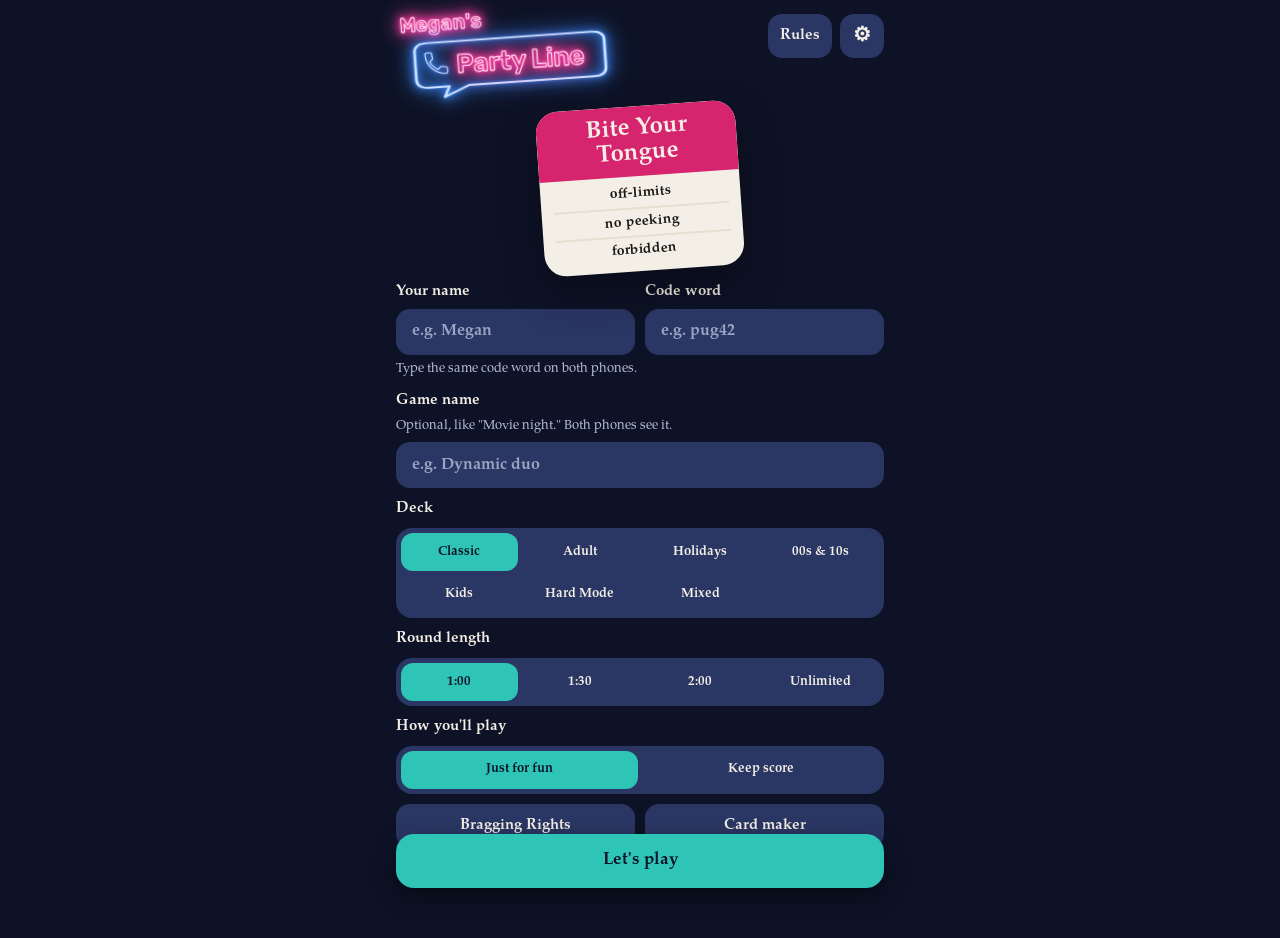
==== index.html @ aa27d2b2 "v7.5: Palatino everywhere but the logo (bundled Palatino twin as a fallback), sizing checked Co-Auth" ====
<!DOCTYPE html>
<html lang="en">
<head>
<meta charset="utf-8">
<meta name="viewport" content="width=device-width,initial-scale=1,viewport-fit=cover">
<meta name="theme-color" content="#0D1226">
<title>Megan's Party Line</title>
<link rel="manifest" href="manifest.webmanifest"><link rel="apple-touch-icon" href="icon-192.png"><meta name="apple-mobile-web-app-capable" content="yes"><meta name="apple-mobile-web-app-title" content="Party Line">
<link rel="stylesheet" href="styles.css?v=20261126-1333">
</head>
<body>
<div class="app">

<!-- HOME: pick or start a game, then how you'll play -->
<section class="screen" id="s-setup" aria-label="Home">
  <div class="top"><h1 id="setup-title"><button class="ttl logo" id="logo" aria-label="Megan's Party Line. Tap to refresh."><span class="t t1" aria-hidden="true">Megan's</span><svg class="bub" preserveAspectRatio="none" viewBox="0 0 160 70" aria-hidden="true"><path d="M14 4 H146 Q156 4 156 14 V46 Q156 56 146 56 H46 L26 68 L30 56 H14 Q4 56 4 46 V14 Q4 4 14 4 Z"/></svg><svg class="ph" viewBox="2 2 20 20" aria-hidden="true"><path d="M6.62 10.79c1.44 2.83 3.76 5.14 6.59 6.59l2.2-2.2c.27-.27.67-.36 1.02-.24 1.12.37 2.33.57 3.57.57.55 0 1 .45 1 1V20c0 .55-.45 1-1 1-9.39 0-17-7.61-17-17 0-.55.45-1 1-1h3.5c.55 0 1 .45 1 1 0 1.25.2 2.45.57 3.57.11.35.03.74-.25 1.02l-2.2 2.2z"/></svg><span class="t t2" aria-hidden="true">Party Line</span></button></h1><div class="tools"><button class="ghost icon" data-open="rules">Rules</button><button class="ghost icon gear" id="setup-set" aria-label="Settings">⚙︎</button></div></div>
  <div class="hero">
    <div class="card mini" aria-hidden="true"><div class="band"><div class="w">Bite Your Tongue</div></div>
      <ul class="list"><li>off-limits</li><li>no peeking</li><li>forbidden</li></ul></div>
  </div>
  <div class="pair"><label class="f">Your name<input type="text" id="setup-name" maxlength="16" autocomplete="off" placeholder="e.g. Megan"></label>
  <label class="f">Code word<span class="codebox"><input type="text" id="setup-code" maxlength="30" autocomplete="off" autocapitalize="off" spellcheck="false" placeholder="e.g. pug42"><span class="badge" id="setup-badge" aria-live="polite"></span></span></label></div>
  <p class="note" id="code-note">Type the same code word on both phones.</p>
  <label class="f">Game name <small>Optional, like "Movie night." Both phones see it.</small><input type="text" id="setup-gname" maxlength="24" autocomplete="off" placeholder="e.g. Dynamic duo"></label>
  <div class="group" id="sg-group" hidden><b>Saved game</b>
    <button class="switch" id="to-games"><span id="sg-name">Game with your partner</span><span class="sw-r"><span id="sg-badge" class="badge"></span><span aria-hidden="true">▾</span></span></button></div>
  <div class="group"><b>Deck</b><div class="seg" data-field="deck" data-scope="setup"></div></div>
  <div class="group"><b>Round length</b><div class="seg one" data-field="time" data-scope="setup"></div></div>
  <div class="group" id="cpr-group" hidden><b>Cards per round</b><div class="seg one" data-field="cpr" data-scope="setup"></div></div>
  <div class="group"><b>How you'll play</b><div class="seg one" data-field="mode" data-scope="setup"></div><p class="note" id="mode-note" hidden></p></div>
  <div class="opts" id="score-opts" hidden>
    <div class="group"><b>Type</b><div class="seg one" data-field="type" data-scope="match"></div><p class="note" id="type-note"></p></div>
    <div class="group"><b>Win by</b><div class="seg one" data-field="win" data-scope="match"></div></div>
    <div class="group"><b>Skips</b><div class="seg one" data-field="pen" data-scope="match"></div></div>
    <div class="group"><b>Card values</b><div class="seg one" data-field="val" data-scope="match"></div><p class="note" id="val-note"></p></div>
  </div>
  <div class="row"><button class="ghost" id="to-brag">Bragging Rights</button><button class="ghost" id="to-maker">Card maker</button></div>
  <div style="flex:1"></div>
  <button class="primary" id="setup-go">Let's play</button>
  <button class="ghost" id="setup-cancel" hidden>Cancel new game</button>
  <div data-backup><button class="ghost" id="setup-bk">Restore from a backup code</button>
  <textarea id="setup-bk-text" hidden aria-label="Backup code" spellcheck="false" placeholder="Paste your backup code here"></textarea>
  <button class="primary" id="setup-bk-go" hidden>Restore</button></div>
</section>

<!-- GAME: everything for playing rounds -->
<section class="screen" id="s-home" aria-label="Game">
  <div class="top"><button class="ghost icon" id="h-back" aria-label="Back to home">‹</button><h2 class="grow"><button class="ttl" data-home>Bite Your Tongue</button></h2><div class="tools"><button class="ghost icon" data-open="rules">Rules</button><button class="ghost icon gear" id="to-settings" aria-label="Settings">⚙︎</button></div></div>
  <p class="who"><span id="h-game">Game with your partner</span> <span id="h-badge" class="badge"></span></p>
  <p class="sub info"><span id="h-deckname"></span> · <span id="h-time"></span> · <span id="h-left"></span></p>
  <p class="sync" id="h-sync" role="status" hidden></p>
  <p class="sync" id="h-mwait" hidden><span id="h-mwait-t"></span> <button class="link" id="h-mcancel">Cancel</button></p>
  <p class="turn" id="h-turn" hidden></p>
  <p class="final" id="h-final" hidden></p>
  <div class="match" id="h-match" hidden></div>
  <div class="hero" id="h-hero">
    <div class="card mini" aria-hidden="true"><div class="band"><div class="w">Bite Your Tongue</div></div>
      <ul class="list"><li>off-limits</li><li>no peeking</li><li>forbidden</li></ul></div>
  </div>
  <div style="flex:1"></div>
  <button class="primary" id="start" disabled>Loading cards…</button>
  <button class="ghost" id="h-manual" hidden>Phones not connecting? Pick a player yourself</button>
  <button class="ghost" id="final-btn" data-final>Final round</button>
  <button class="ghost" id="h-mend" hidden>End match</button>
</section>

<!-- PLAY -->
<section class="screen" id="s-play" aria-label="Round">
  <div class="hud">
    <div class="timer" id="timer" aria-live="off">1:00</div>
    <div><div class="meter" id="meter"></div><div class="note" id="p-info" style="margin-top:6px"></div></div>
    <div class="score"><small>Guessed</small><span id="p-score">0</span></div>
  </div>
  <div class="card"><div class="band"><div class="w" id="p-word">Word</div></div><ul class="list" id="p-list"></ul></div>
  <div class="acts">
    <button class="buzz" id="b-buzz"><span class="g">✕</span>Buzz</button>
    <button class="skipb" id="b-skip"><span class="g">↷</span>Skip<span class="pill" id="skipn" aria-label="skips left"></span></button>
    <button class="okb" id="b-ok"><span class="g">✓</span>Correct</button>
  </div>
  <div class="minor"><button id="b-undo">Undo</button><button id="b-pause">Pause</button><button data-open="rules">Rules</button><button id="b-end">End round</button></div>
</section>

<!-- SUMMARY -->
<section class="screen" id="s-sum" aria-label="Round summary">
  <div class="top"><h2 id="sum-title">Your round</h2><span class="note" id="sum-why"></span></div>
  <div class="tot three"><div class="big"><b id="t-c">0</b><small>Guessed</small></div><div><b id="t-s">0</b><small>Skipped</small></div><div><b id="t-x">0</b><small>Buzzed</small></div></div>
  <ul class="res" id="sum-list"></ul>
  <div class="pts" id="sum-pts" hidden><span id="sum-pts-t"></span><span class="adj"><button class="ghost" id="adj-down" aria-label="One point less">−1</button><button class="ghost" id="adj-up" aria-label="One point more">+1</button></span></div>
  <p class="note" id="sum-back"></p>
  <div style="flex:1"></div>
  <p class="sub" id="sum-next" style="text-align:center;font-weight:800"></p>
  <button class="primary" id="sum-done">Done</button>
  <button class="ghost" id="sum-final" data-final>Final round</button>
</section>

<!-- SETTINGS -->
<section class="screen" id="s-set" aria-label="Settings">
  <div class="top"><h2>Settings</h2><button class="ghost" data-back>Done</button></div>
  <div class="gamebox" id="set-game">
  <p class="sect" id="set-game-h">This game</p>
  <label class="f">Play as<input type="text" id="set-playas" maxlength="16" autocomplete="off"></label>
  <label class="f">Partner's name<input type="text" id="set-partner" maxlength="16" autocomplete="off"></label>
  <div class="group"><b>Player</b><div class="seg" data-field="player" data-scope="game"></div>
    <p class="note">Set automatically. Only change it if your phones can't connect.</p></div>
  <div class="group"><b>Cards you've played</b><p class="note" id="set-seen"></p>
    <button class="danger" id="reset-seen">Reset played cards</button></div>
  <button class="danger" id="del-game">Delete this game</button>
  </div>

  <p class="sect" id="set-all-h">Everything</p>
  <label class="f">Your usual name<input type="text" id="set-name" maxlength="16" autocomplete="off"></label>
  <div class="group"><b>Sound</b><div class="seg" data-field="sound" data-scope="all"></div>
    <p class="note">iPhones may mute sounds during a call.</p></div>
  <div class="group" data-backup><b>Backup</b>
    <div class="row"><button class="ghost" id="bk-copy">Copy backup code</button><button class="ghost" id="bk-open">Restore</button></div>
    <textarea id="bk-text" hidden aria-label="Backup code" spellcheck="false"></textarea>
    <button class="primary" id="bk-restore" hidden>Restore from this code</button></div>
  <p class="note" id="ver"></p>
</section>

<!-- MATCH RESULT -->
<section class="screen" id="s-mres" aria-label="Match result">
  <div class="mres-in"><p class="note" id="mr-why"></p><h1 id="mr-h">Megan wins!</h1><div class="tot two" id="mr-tot"></div><ul class="res" id="mr-list"></ul></div>
  <div style="flex:1"></div>
  <div class="row"><button class="ghost" id="mr-brag">Bragging Rights</button><button class="primary" id="mr-done">Done</button></div>
</section>

<!-- BRAGGING RIGHTS -->
<section class="screen" id="s-brag" aria-label="Bragging Rights">
  <div class="top"><h2>Bragging Rights</h2><button class="ghost" data-back>Done</button></div>
  <p class="sub" id="br-who"></p>
  <div id="br-body"></div>
  <button class="ghost" id="br-merge">Merge with an old record</button>
  <div id="br-merged"></div>
</section>

<!-- CREDITS: when a game ends -->
<section class="screen" id="s-credits" aria-label="Game summary">
  <p class="note" id="cr-why"></p>
  <div class="roll" id="cr-roll"><div class="roll-in" id="cr-in"></div></div>
  <div class="row"><button class="ghost" id="cr-skip">Skip</button><button class="primary" id="cr-done">Done</button></div>
</section>

<!-- CARD MAKER -->
<section class="screen" id="s-mk" aria-label="Card maker">
  <div class="top"><h2>Card maker</h2><button class="ghost" data-back>Done</button></div>
  <canvas id="mk" width="1080" height="1440" role="img" aria-label="Card preview"></canvas>
  <div class="fields">
    <input type="text" class="wide" id="mk-w" maxlength="40" placeholder="Main word" aria-label="Main word">
    <input type="text" id="mk-1" maxlength="16" placeholder="Forbidden 1" aria-label="Forbidden word 1">
    <input type="text" id="mk-2" maxlength="16" placeholder="Forbidden 2" aria-label="Forbidden word 2">
    <input type="text" id="mk-3" maxlength="16" placeholder="Forbidden 3" aria-label="Forbidden word 3">
    <input type="text" id="mk-4" maxlength="16" placeholder="Forbidden 4" aria-label="Forbidden word 4">
    <input type="text" class="wide" id="mk-5" maxlength="16" placeholder="Forbidden 5" aria-label="Forbidden word 5">
    <input type="text" class="wide" id="mk-from" maxlength="22" placeholder="From: (optional)" aria-label="From">
  </div>
  <div class="sw" id="mk-sw" aria-label="Band color"></div>
  <button class="primary" id="mk-save" disabled>Save image</button>
  <p class="note">Fill in all six words to save. A screenshot works too. Cards you make aren't kept.</p>
</section>
</div>

<div class="count" id="count"><div id="count-n">3</div></div>
<div class="paused" id="paused"><h1>Paused</h1><p class="sub" id="paused-t"></p><button class="primary" id="resume" style="min-width:220px">Resume</button></div>
<div class="toast" id="toast" role="status"></div>
<div class="splash" id="splash" role="dialog" aria-modal="true" aria-labelledby="sp-name">
  <div class="sp-card"><div class="band"><div class="w" id="sp-name">Mom</div></div>
    <div class="sp-body"><p class="sp-line" id="sp-line">is giving clues</p><div class="sp-timer" id="sp-timer">1:00</div>
      <p class="sp-sub" id="sp-sub">Just guess!</p><button class="primary" id="sp-ok" hidden>Got it</button>
      <button class="ghost" id="sp-final" data-final hidden>Final round</button></div></div>
</div>

<div class="modal" id="m-rules" role="dialog" aria-modal="true" aria-labelledby="rules-h"><div class="sheet">
  <h2 id="rules-h">How to play Bite Your Tongue</h2><p class="rules-sub">The basics</p><ul id="rules-list"></ul>
  <details id="rules-more"><summary>The fine print: no loopholes</summary><ul id="rules-more-list"></ul></details>
  <div class="row"><button class="primary" data-close>Got it</button></div>
</div></div>

<div class="modal" id="m-games" role="dialog" aria-modal="true" aria-labelledby="games-h"><div class="sheet">
  <h2 id="games-h">Saved games</h2><ul class="games" id="games-list"></ul>
  <p class="note">Games save on their own. Delete one from its summary.</p>
  <div class="row"><button class="ghost" data-close>Close</button><button class="primary" id="new-game">New game</button></div>
</div></div>

<div class="modal" id="m-confirm" role="dialog" aria-modal="true" aria-labelledby="cf-h"><div class="sheet">
  <h2 id="cf-h">Are you sure?</h2><p id="cf-p"></p>
  <div class="row"><button class="ghost" id="cf-no">Cancel</button><button class="primary" id="cf-yes">Yes</button></div>
</div></div>

<div class="modal" id="m-gsum" role="dialog" aria-modal="true" aria-labelledby="gs-h"><div class="sheet">
  <h2 id="gs-h">Game with Mom</h2><p class="note" id="gs-sub"></p><div class="stats" id="gs-stats"></div>
  <div class="row"><button class="danger" id="gs-del">Delete</button><button class="primary" id="gs-play">Play this game</button></div>
  <div class="row"><button class="ghost" data-close>Close</button></div>
</div></div>

<div class="modal" id="m-invite" role="dialog" aria-modal="true" aria-labelledby="iv-h"><div class="sheet">
  <h2 id="iv-h">Keep score?</h2><p id="iv-p"></p>
  <div class="row"><button class="ghost" id="iv-no">Not now</button><button class="primary" id="iv-yes">Join</button></div>
</div></div>

<div class="modal" id="m-mend" role="dialog" aria-modal="true" aria-labelledby="me-h"><div class="sheet">
  <h2 id="me-h">End the match?</h2><p id="me-p"></p>
  <div class="col"><button class="primary" id="me-more">Play one more round</button><button class="ghost" id="me-drop">Don't count the last round</button><button class="ghost" id="me-now">End now</button><button class="ghost" data-close>Keep playing</button></div>
</div></div>

<div class="modal" id="m-merge" role="dialog" aria-modal="true" aria-labelledby="mg-h"><div class="sheet">
  <h2 id="mg-h">Merge with an old record</h2><p>Pick an old record to add to this one. You can undo it later.</p><ul class="games" id="mg-list"></ul>
  <div class="row"><button class="ghost" data-close>Close</button></div>
</div></div>

<script src="app.js?v=20261126-1333"></script>
</body>
</html>
---- styles.css ----
/*
VOICE: party-game box, loud and friendly, never cluttered
IDEA: the physical Taboo card — colored header band, forbidden list below
PICTURE: the card itself, large, centered; everything else is a thumb-reach control
COLOUR and TYPE: deep plum field, magenta band, sun-yellow action; Archivo Black + Archivo
LAYOUT: one column, top status, card fills middle, big buttons at the bottom
*/
/* Palatino everywhere but the logo, like the original cards. iPhones and Macs have Palatino built in;
   everything else gets TeX Gyre Pagella, a free Palatino twin (GUST Font License). */
@font-face{font-family:'Pagella';src:url(fonts/pagella-regular.woff2) format('woff2');font-weight:400;font-style:normal;font-display:swap}
@font-face{font-family:'Pagella';src:url(fonts/pagella-bold.woff2) format('woff2');font-weight:700;font-style:normal;font-display:swap}
@font-face{font-family:'Pagella';src:url(fonts/pagella-italic.woff2) format('woff2');font-weight:400;font-style:italic;font-display:swap}
@font-face{font-family:'Rubik Logo';src:url(fonts/rubik-latin-600-normal.woff2) format('woff2');font-weight:600;font-display:swap}
:root{color-scheme:dark;
--bg:#0D1226;--bg2:#2A3663;--card:#F4EFE6;--cink:#1B1A17;--muted:#7B756B;--line:#E6DECF;
--band:#D6246E;--bandink:#F4EFE6;--ink:#F4EFE6;--soft:#B9C1DD;
--sun:#2EC4B6;--sunink:#0D1226;--sel:#2EC4B6;--selink:#0D1226;
--ok:#179C7E;--no:#E2465A;--skip:#56639A;--r:22px;
--goodink:#7FE3C4;--warnink:#FF8FA3;--scrim:rgba(0,0,0,.6);--scrim2:rgba(13,18,38,.95);
--fd:Palatino,'Palatino Linotype','Book Antiqua',Pagella,Georgia,serif;--fb:Palatino,'Palatino Linotype','Book Antiqua',Pagella,Georgia,serif;--hw:700}
:root[data-theme=light]{color-scheme:light}:root[data-theme=dark]{color-scheme:dark}
*{box-sizing:border-box;min-width:0}
html,body{height:100%}
body{margin:0;background:var(--bg);color:var(--ink);font:16px/1.45 var(--fb);overflow-x:clip;-webkit-tap-highlight-color:transparent}
button,input{font:inherit;color:inherit}
button{cursor:pointer;border:0;border-radius:16px;min-height:48px;padding:0 18px;font-weight:800;touch-action:manipulation}
button:focus-visible,input:focus-visible{outline:3px solid var(--sun);outline-offset:2px}
button:disabled{opacity:.38;cursor:not-allowed}
.app{max-width:520px;margin:0 auto;min-height:100%;min-height:100dvh;display:flex;flex-direction:column;
padding:max(14px,env(safe-area-inset-top)) max(16px,env(safe-area-inset-right)) max(16px,env(safe-area-inset-bottom)) max(16px,env(safe-area-inset-left))}
.screen{display:none;flex:1;flex-direction:column;gap:14px}.screen.on{display:flex}
h1{font:var(--hw) clamp(34px,10vw,46px)/1.02 var(--fd);margin:6px 0 0;text-wrap:balance}
h2{font:var(--hw) 26px/1.1 var(--fd);margin:0}
.sub{color:var(--soft);margin:0}
.top{display:flex;align-items:center;justify-content:space-between;gap:10px}
.ghost{background:var(--bg2);color:var(--ink)}
.icon{min-width:48px;padding:0 14px}
.primary{background:var(--sun);color:var(--sunink);min-height:64px;font-size:20px;border-radius:20px}
/* the card */
.card{background:var(--card);color:var(--cink);border-radius:var(--r);overflow:hidden;display:flex;flex-direction:column;
box-shadow:0 18px 40px rgba(0,0,0,.35),0 2px 0 rgba(255,255,255,.08) inset;flex:1;min-height:300px;max-height:520px}
.band{background:var(--band);color:var(--bandink);padding:22px 18px;min-height:112px;display:flex;align-items:center;justify-content:center;text-align:center}
.band .w{font:var(--hw) 40px/1.05 var(--fd);max-width:100%;overflow-wrap:normal;text-wrap:balance}
.list{list-style:none;margin:0;padding:10px 18px 16px;display:flex;flex-direction:column;justify-content:space-evenly;flex:1}
.list li{font-weight:800;font-size:26px;text-align:center;padding:8px 0;border-bottom:2px solid var(--line);white-space:nowrap;overflow:hidden}
.list li:last-child{border-bottom:0}
.brand{font-size:12px;color:var(--muted);text-align:center;padding:0 0 10px;letter-spacing:.02em}
/* home */
.hero{display:flex;flex-direction:column;align-items:center;gap:6px;padding:6px 0}
.mini{width:min(78%,300px);transform:rotate(-4deg);flex:none;min-height:0;max-height:none}
.mini .band{min-height:84px}.mini .band .w{font-size:30px}.mini .list li{font-size:18px;padding:5px 0}
.status{display:grid;grid-template-columns:repeat(2,minmax(0,1fr));gap:8px}
.chip{background:var(--bg2);border-radius:14px;padding:10px 12px}
.chip b{display:block;font-size:13px;color:var(--soft);font-weight:600}
.badge{display:flex!important;align-items:center;gap:6px}.badge svg{flex:none}
.chip span{font-weight:800;font-size:17px;overflow:hidden;text-overflow:ellipsis;white-space:nowrap;display:block}
.row{display:flex;gap:10px;flex-wrap:wrap}.row>*{flex:1}
/* play */
.hud{display:grid;grid-template-columns:auto 1fr auto;align-items:center;gap:10px}
.timer{font:var(--hw) 44px/1 var(--fd);font-variant-numeric:tabular-nums;min-width:3.2ch}
.timer.low{color:var(--warnink)}
.meter{display:flex;gap:4px}.meter i{flex:1;height:8px;border-radius:4px;background:var(--bg2)}
.meter i.c{background:var(--ok)}.meter i.x{background:var(--no)}.meter i.s{background:var(--skip)}.meter i.now{background:var(--sun)}
.score{text-align:right;font-weight:800;line-height:1.1}.score small{display:block;font-weight:600;color:var(--soft);font-size:13px}
.score span{font:var(--hw) 30px/1 var(--fd)}
.acts{display:grid;grid-template-columns:1fr 1fr 1.35fr;gap:10px}
.acts button{min-height:76px;font-size:19px;border-radius:20px;display:flex;flex-direction:column;align-items:center;justify-content:center;gap:2px;color:#fff}
.acts .g{font-size:26px;line-height:1}
.buzz{background:var(--no)}.skipb{background:var(--skip)}.okb{background:var(--ok)}
.acts small{font-size:12px;font-weight:600;opacity:.9}
.minor{display:grid;grid-template-columns:repeat(4,1fr);gap:8px}.minor button{background:var(--bg2);min-height:44px;font-size:15px}
.count{position:fixed;inset:0;display:none;place-items:center;background:var(--bg);z-index:30}
.count.on{display:grid}.count div{font:var(--hw) 160px/1 var(--fd);color:var(--sun);animation:pop .9s ease-out}
@keyframes pop{from{transform:scale(1.5);opacity:0}to{transform:scale(1);opacity:1}}
@media (prefers-reduced-motion:reduce){.count div{animation:none}}
/* summary */
.res{list-style:none;margin:0;padding:0;background:var(--card);color:var(--cink);border-radius:var(--r);overflow:hidden}
.res li{display:flex;justify-content:space-between;align-items:center;gap:10px;padding:12px 16px;border-bottom:1px solid var(--line);font-weight:700}
.res li:last-child{border-bottom:0}
.tag{font-size:13px;font-weight:800;border-radius:999px;padding:4px 10px;white-space:nowrap;color:#fff}
.tag.correct{background:var(--ok)}.tag.buzz{background:var(--no)}.tag.skip{background:var(--skip)}.tag.none{background:transparent;color:var(--muted);border:1px solid var(--line)}
.tot{display:grid;grid-template-columns:repeat(4,minmax(0,1fr));gap:8px;text-align:center}
.tot div{background:var(--bg2);border-radius:14px;padding:10px 4px}.tot b{display:block;font:var(--hw) 26px/1.1 var(--fd)}
.tot small{color:var(--soft);font-size:13px}
.tot .big{background:var(--sun);color:var(--sunink)}.tot .big small{color:var(--sunink)}
/* forms */
label.f{display:flex;flex-direction:column;gap:6px;font-weight:700}
label.f small{font-weight:400;color:var(--soft)}
input[type=text],input[type=number]{background:var(--card);color:var(--cink);border:2px solid transparent;border-radius:14px;min-height:50px;padding:0 14px;font-size:17px;width:100%}
.seg{display:grid;grid-auto-flow:column;grid-auto-columns:1fr;gap:6px;background:var(--bg2);padding:5px;border-radius:16px}
.seg button{background:transparent;min-height:44px;border-radius:12px;padding:0 6px}
.seg button[aria-pressed=true]{background:var(--sun);color:var(--sunink)}
.group{display:flex;flex-direction:column;gap:8px}
.group>b{font-size:15px}
.note{font-size:14px;color:var(--soft);margin:0}
.danger{background:transparent;border:2px solid var(--warnink);color:var(--warnink)}
.sw{display:flex;gap:10px;flex-wrap:wrap}
.sw button{width:48px;height:48px;min-height:48px;padding:0;border-radius:50%;border:3px solid transparent}
.sw button[aria-pressed=true]{border-color:var(--ink)}
canvas#mk{width:100%;max-width:340px;height:auto;align-self:center;border-radius:18px;box-shadow:0 14px 30px rgba(0,0,0,.35)}
.fields{display:grid;grid-template-columns:1fr 1fr;gap:8px}.fields .wide{grid-column:1/-1}
/* modal */
.modal{position:fixed;inset:0;background:var(--scrim);display:none;align-items:flex-end;justify-content:center;z-index:40;padding:12px}
.modal.on{display:flex}
.sheet{background:var(--card);color:var(--cink);border-radius:24px;max-width:520px;width:100%;max-height:88dvh;overflow:auto;padding:22px 20px calc(20px + env(safe-area-inset-bottom))}
.sheet h2{margin-bottom:10px}.sheet p,.sheet li{color:var(--cink)}
.sheet ul{padding-left:20px;margin:0 0 10px}.sheet li{margin:6px 0}
.sheet .row{margin-top:14px}
.sheet .ghost{background:var(--line);color:var(--cink)}
.toast{position:fixed;left:50%;bottom:calc(24px + env(safe-area-inset-bottom));transform:translateX(-50%);background:var(--sun);color:var(--sunink);font-weight:800;padding:12px 18px;border-radius:14px;z-index:50;display:none;max-width:90vw;text-align:center}
.toast.on{display:block}
.paused{position:fixed;inset:0;background:var(--bg);display:none;flex-direction:column;align-items:center;justify-content:center;gap:16px;z-index:35;padding:20px}
.paused.on{display:flex}
@media (max-height:700px){.band{min-height:90px;padding:14px}.band .w{font-size:32px}.list li{font-size:21px;padding:5px 0}.acts button{min-height:64px}.timer{font-size:36px}}
/* saved games */
.switch{display:flex;align-items:center;justify-content:space-between;gap:10px;background:var(--bg2);border-radius:16px;padding:0 16px;min-height:52px;text-align:left;width:100%}
.switch span{overflow:hidden;text-overflow:ellipsis;white-space:nowrap}.switch b{font-size:13px;color:var(--soft);font-weight:600;display:block}
.sheet .games,.games{list-style:none;margin:0 0 12px;padding:0;display:flex;flex-direction:column;gap:8px}
.games li{display:flex;gap:8px;align-items:stretch}
.games .pick{flex:1;text-align:left;background:var(--line);color:var(--cink);border-radius:14px;padding:10px 14px;display:flex;flex-direction:column;justify-content:center}
.games .pick[aria-current=true]{outline:3px solid var(--sun)}
.games .pick small{font-weight:600;color:var(--muted)}
.games .del{background:transparent;border:2px solid var(--line);color:var(--cink);min-width:72px}
textarea{width:100%;min-height:96px;border-radius:14px;border:2px solid var(--line);background:var(--card);color:var(--cink);font:14px/1.4 ui-monospace,monospace;padding:10px;overflow-wrap:anywhere}
.sect{font:var(--hw) 20px/1.2 var(--fd);margin:10px 0 0}
.seg[data-field=deck]{grid-auto-flow:row;grid-template-columns:repeat(2,minmax(0,1fr))}
.sync{margin:0;font-weight:700;font-size:15px;color:var(--soft)}.sync.on{color:var(--goodink)}.sync.warn{color:var(--sun)}
/* turn flow */
.turn{margin:0;font-weight:800;font-size:17px;text-align:center}.final{margin:0;background:var(--sun);color:var(--sunink);font-weight:800;border-radius:14px;padding:10px 14px;text-align:center}
.tot.three{grid-template-columns:repeat(3,minmax(0,1fr))}
.splash{position:fixed;inset:0;background:var(--scrim2);display:none;align-items:center;justify-content:center;z-index:45;padding:20px}
.splash.on{display:flex}
.sp-card{background:var(--card);color:var(--cink);border-radius:var(--r);overflow:hidden;width:min(100%,400px);box-shadow:0 18px 40px rgba(0,0,0,.4)}
.sp-body{padding:20px;text-align:center;display:flex;flex-direction:column;gap:10px}
.sp-line{margin:0;font-weight:800;font-size:20px}.sp-sub{margin:0;color:var(--muted);font-weight:700}
.sp-timer{font:var(--hw) 72px/1 var(--fd);font-variant-numeric:tabular-nums}
.sp-counts{font:var(--hw) 26px/1.2 var(--fd)}
/* credits */
#s-credits{justify-content:space-between}
.roll{flex:1;overflow:hidden;position:relative;-webkit-mask-image:linear-gradient(transparent,#000 12%,#000 88%,transparent);mask-image:linear-gradient(transparent,#000 12%,#000 88%,transparent)}
.roll-in{text-align:center;padding:40vh 0;animation:roll var(--dur,40s) linear forwards}
.roll h3{font:400 15px/1.2 var(--fb);color:var(--soft);letter-spacing:.02em;margin:26px 0 4px;font-weight:700}
.roll p{margin:0;font:var(--hw) 24px/1.25 var(--fd);text-wrap:balance}
.roll .big{font-size:40px;color:var(--sun)}.roll .list{font:700 18px/1.5 var(--fb)}
@keyframes roll{from{transform:translateY(0)}to{transform:translateY(calc(-100% + 30vh))}}
@media (prefers-reduced-motion:reduce){.roll{overflow:auto;-webkit-mask-image:none;mask-image:none}.roll-in{animation:none;padding:10px 0}}
.roll.static{overflow:auto;-webkit-mask-image:none;mask-image:none}.roll.static .roll-in{animation:none;padding:10px 0}
.toast{pointer-events:none}
.modal{z-index:50}.toast{z-index:56}.sp-card .ghost{background:var(--line);color:var(--cink)}
/* gameplay sizing: same label line on all three actions; skips left as a corner pill */
.acts button{position:relative}
.acts .pill{position:absolute;top:6px;right:6px;min-width:22px;height:22px;border-radius:11px;background:rgba(255,255,255,.25);font-size:13px;line-height:22px;padding:0 6px}
.timer{line-height:1.1}
/* short screens (older/smaller phones): shrink the card so every control fits without scrolling */
@media (max-height:600px){.app{gap:0}.screen{gap:8px}.card{min-height:0}.band{min-height:64px;padding:8px 12px}.band .w{font-size:28px}
 .list{padding:4px 14px 8px}.list li{font-size:18px;padding:3px 0}.acts button{min-height:58px;font-size:16px}.acts .g{font-size:20px}.minor button{min-height:44px;font-size:14px}
 .timer{font-size:32px}.score span{font-size:24px}}
/* phone turned sideways: card on the left, controls on the right */
@media (orientation:landscape) and (max-height:500px){
 #s-play.on{display:grid;grid-template-columns:minmax(0,1.4fr) minmax(0,1fr);grid-template-rows:auto minmax(0,1fr) auto;gap:10px;height:calc(100dvh - 28px)}
 #s-play .hud{grid-column:1/-1}#s-play .card{grid-column:1;grid-row:2/4;max-height:none;min-height:0}
 #s-play .acts{grid-column:2;grid-row:2;grid-template-columns:1fr;grid-auto-rows:minmax(0,1fr)}#s-play .acts button{min-height:52px;flex-direction:row;gap:8px}
 #s-play .minor{grid-column:2;grid-row:3;grid-template-columns:repeat(2,1fr)}
 .app{max-width:none}.band{min-height:56px;padding:8px}.band .w{font-size:28px}.list li{font-size:18px;padding:2px 0}}
/* v6: tools in the top bar, live badge, keep score, bragging rights */
.tools{display:flex;gap:8px;flex:none}.gear{font-size:22px;padding:0;width:48px}
#s-setup .top h1{margin:0;font-size:clamp(28px,8.5vw,40px)}
#s-setup .hero{padding:0}#s-setup .mini{width:min(62%,240px)}
.codebox{position:relative;display:block}.codebox input{padding-right:46px}
.codebox .badge{position:absolute;right:12px;top:50%;transform:translateY(-50%);pointer-events:none}
.badge:empty{display:none!important}
.seg.one button{white-space:nowrap;font-size:15px;padding:0 4px}
.seg button:disabled{opacity:.38}
.col{display:flex;flex-direction:column;gap:8px;margin-top:14px}
.match{background:var(--bg2);border-radius:16px;padding:12px 14px;display:grid;grid-template-columns:1fr auto 1fr;align-items:center;gap:8px;text-align:center}
.match b{display:block;font:var(--hw) 30px/1.05 var(--fd)}.match small{color:var(--soft);font-weight:600;font-size:13px;display:block;overflow:hidden;text-overflow:ellipsis;white-space:nowrap}
.match .mid{font-size:13px;color:var(--soft);font-weight:700;max-width:110px}
.match.team{grid-template-columns:1fr 1fr}
.pts{display:flex;align-items:center;justify-content:space-between;gap:10px;background:var(--bg2);border-radius:14px;padding:8px 8px 8px 14px;font-weight:800}
.pts .adj{display:flex;gap:6px}.pts .adj button{min-width:52px;padding:0}
.tot.two{grid-template-columns:repeat(2,minmax(0,1fr))}
#s-mres h1{text-align:center;margin:10px 0 14px}.mres-in{display:flex;flex-direction:column;gap:12px}
.stats{display:grid;grid-template-columns:repeat(2,minmax(0,1fr));gap:8px;margin:0 0 12px}
.stats div{background:var(--bg2);border-radius:14px;padding:10px 12px}.stats b{display:block;font:var(--hw) 22px/1.15 var(--fd)}
.stats small{color:var(--soft);font-weight:600;font-size:13px}.stats .wide{grid-column:1/-1}
.brh{font:var(--hw) 18px/1.2 var(--fd);margin:6px 0 8px}
.hist{list-style:none;margin:0 0 12px;padding:0;background:var(--card);color:var(--cink);border-radius:var(--r);overflow:hidden}
.hist li{display:flex;justify-content:space-between;gap:10px;padding:10px 14px;border-bottom:1px solid var(--line);font-weight:700;font-size:15px}
.hist li:last-child{border-bottom:0}.hist small{color:var(--muted);font-weight:600}
.merged{display:flex;justify-content:space-between;align-items:center;gap:8px;margin-top:8px}.merged button{min-height:40px}
@media (max-height:700px){#s-setup .mini{width:min(50%,200px)}#s-setup .mini .band{min-height:60px}#s-setup .mini .list li{font-size:15px;padding:2px 0}}
@media (max-height:600px){#s-setup .hero{display:none}}
.timer.none{font-size:24px}.sp-timer:not(:empty){white-space:nowrap}
.sp-timer.none{font-size:40px}#splash .note{color:var(--muted);font:700 16px/1.4 var(--fb)}
[hidden]{display:none!important}
#s-setup{gap:10px}#s-setup .mini{width:min(48%,200px)}#s-setup .mini .band{min-height:58px;padding:10px}#s-setup .mini .band .w{font-size:24px}#s-setup .mini .list{padding:4px 12px 8px}#s-setup .mini .list li{font-size:14px;padding:3px 0}
#s-setup .seg[data-field=deck]{grid-template-columns:repeat(3,minmax(0,1fr))}#s-setup .seg[data-field=deck] button{font-size:14px;padding:0 2px}
.pair{display:grid;grid-template-columns:1fr 1fr;gap:10px}#s-setup .note{margin-top:-4px}
/* v6.1 type scale: one set of sizes for the whole app (gameplay card words stay big on purpose) */
:root{--t-xs:12px;--t-s:13px;--t-m:15px;--t-l:17px;--t-h2:22px;--t-h1:30px}
body{font-size:var(--t-m)}
button{font-size:var(--t-m);min-height:44px;border-radius:14px}
.primary{font-size:var(--t-l);min-height:54px;border-radius:18px}
.seg button,.seg.one button{font-size:var(--t-s);min-height:38px}
.seg{gap:4px}
h1,#s-setup .top h1{font-size:var(--t-h1);line-height:1.05}
h2{font-size:var(--t-h2)}
.sect{font-size:18px}
.group>b,label.f{font-size:var(--t-m)}
.note,label.f small,.sub{font-size:var(--t-s)}
.sub{font-size:var(--t-m)}
input[type=text],input[type=number]{font-size:16px;min-height:46px}  /* 16px keeps iPhones from zooming in */
.switch{min-height:48px;font-size:var(--t-m)}.switch b{font-size:var(--t-xs)}
.sw-r{display:flex;align-items:center;gap:8px;flex:none}
.icon{min-width:44px;padding:0 12px}.gear{width:44px;font-size:20px}
.dim{color:var(--soft);font-weight:600}
.row3{display:grid;grid-template-columns:repeat(3,minmax(0,1fr));gap:8px}.row3 button{font-size:var(--t-s);padding:0 6px;line-height:1.15}
.match b{font-size:26px}.match small,.match .mid{font-size:var(--t-xs)}
.stats b{font-size:18px}.stats small{font-size:var(--t-xs)}.brh{font-size:16px}
.hist li{font-size:14px}
.pts{font-size:var(--t-m)}
.chip span{font-size:var(--t-m)}
.res li{font-size:var(--t-m)}
.acts button{font-size:17px}.minor button{font-size:14px}
.sheet h2{font-size:20px}.sheet p{font-size:var(--t-m)}
#s-home .mini{width:min(44%,170px)}#s-home .mini .band{min-height:52px;padding:8px}#s-home .mini .band .w{font-size:22px}
#s-home .mini .list{padding:2px 10px 6px}#s-home .mini .list li{font-size:13px;padding:2px 0}#s-home .hero{padding:0}
#s-home .seg[data-field=deck],#s-setup .seg[data-field=deck]{grid-template-columns:repeat(4,minmax(0,1fr))}
@media (max-height:780px){#s-home .mini{width:min(36%,140px)}#s-home .mini .band{min-height:42px;padding:6px}#s-home .mini .band .w{font-size:19px}#s-home .mini .list li{font-size:12px;padding:1px 0}#s-home{gap:10px}}
@media (max-height:600px){#s-home .hero{display:none}}
#s-setup .top h1{font-size:26px}
.gamebox{display:flex;flex-direction:column;gap:14px}.danger{width:100%;font-size:var(--t-m)}
.row3 button{padding:0 2px}
#s-setup .seg[data-field=deck] button{font-size:var(--t-s)}
/* v6.2: home + game screens */
.ttl{all:unset;cursor:pointer;font:inherit;color:inherit}.ttl:focus-visible{outline:2px solid var(--sun);border-radius:6px}
h2.grow{flex:1;min-width:0;white-space:nowrap;overflow:hidden;text-overflow:ellipsis}
#h-back{font-size:26px;padding:0;width:44px}
.who{margin:0;font-weight:800;font-size:var(--t-l);display:flex;align-items:center;gap:8px}.info{margin:-8px 0 0;color:var(--soft);font-size:var(--t-s)}
.opts{display:flex;flex-direction:column;gap:12px;background:var(--bg2);border-radius:16px;padding:12px}
.opts .seg{background:rgba(0,0,0,.18)}
.link{all:unset;cursor:pointer;text-decoration:underline;font-weight:800}
#m-gsum .stats{margin:12px 0 0}#m-gsum .stats div{background:var(--line);color:var(--cink)}#m-gsum .stats small{color:var(--muted)}
#m-gsum .danger{flex:0 0 auto;width:auto}
@media (max-width:350px){h2.grow{font-size:18px}}
#setup-go{position:sticky;bottom:12px;z-index:5;box-shadow:0 10px 24px rgba(0,0,0,.45)}
h2.grow{font-size:19px}
input.locked{background:var(--bg2);color:var(--soft)}
#to-games{font-weight:800}

/* v6.6 palette: navy, magenta card stripe, lighter-navy boxes with light text, teal for what's selected */
input[type=text],input[type=number]{background:var(--bg2);color:var(--ink)}input::placeholder{color:var(--soft);opacity:.8}
.seg button[aria-pressed=true]{background:var(--sel);color:var(--selink)}.opts{background:rgba(255,255,255,.05)}.opts .seg{background:var(--bg2)}
input.locked{background:var(--bg);color:var(--soft);border-color:var(--bg2)}
.minor button:active:not(:disabled){background:var(--sel);color:var(--selink)}

/* v7 logo: neon tubes. Pink outline letters, a blue speech bubble with a phone, tilted like a sticker */
:root{--neon-pink:#FF3FA4;--neon-blue:#3D8BFF}
.logo{position:relative;display:block;width:230px;height:84px;transform:rotate(-4deg);transform-origin:left center;margin:4px 0 -6px}
.logo .t{position:absolute;white-space:nowrap;color:transparent;font:600 20px/1.2 'Rubik Logo',sans-serif;-webkit-text-stroke:1.3px #FFD0EA;
 filter:drop-shadow(0 0 1.5px var(--neon-pink)) drop-shadow(0 0 4px var(--neon-pink)) drop-shadow(0 0 9px var(--neon-pink))}
.logo .t1{left:6px;top:-4px}.logo .t2{left:60px;top:35px;font-size:26px}
.logo svg{position:absolute;overflow:visible;filter:drop-shadow(0 0 1.5px var(--neon-blue)) drop-shadow(0 0 4px var(--neon-blue)) drop-shadow(0 0 9px var(--neon-blue))}
.logo svg path{fill:none;stroke:#CFE2FF;stroke-width:2.2;stroke-linejoin:round;stroke-linecap:round}
.logo .bub{left:14px;top:24px;width:200px;height:60px}.logo .ph{left:28px;top:36px;width:24px;height:24px}.logo .ph path{stroke-width:.95}
#s-setup .top{align-items:flex-start}
@media (max-width:360px){.logo{transform:rotate(-4deg) scale(.7);margin-bottom:-24px}}
h2.grow{font-size:17px}@media (max-width:360px){h2.grow{font-size:15px}}
@media (max-width:385px){.logo{transform:rotate(-4deg) scale(.9);margin-bottom:-12px}}
@media (max-width:365px){.logo{transform:rotate(-4deg) scale(.84);margin-bottom:-16px}}
@media (max-width:340px){.logo{transform:rotate(-4deg) scale(.7);margin-bottom:-24px}h2.grow{white-space:normal;line-height:1.05}}
.rules-sub{margin:2px 0 -4px;font-weight:800;color:var(--muted);font-size:var(--t-s);text-transform:uppercase;letter-spacing:.06em}
#rules-more{margin-top:10px;border-top:1px solid var(--line);padding-top:10px}
#rules-more summary{cursor:pointer;font-weight:800;color:var(--cink);list-style:none;display:flex;justify-content:space-between;align-items:center;min-height:44px}
#rules-more summary::-webkit-details-marker{display:none}#rules-more summary::after{content:'+';font-size:22px;line-height:1}#rules-more[open] summary::after{content:'−'}
/* v7.5 Palatino sizing */
.minor button{white-space:nowrap;padding:0 2px;font-size:14px}
.seg button{white-space:nowrap}
@media (max-width:345px){.minor button{font-size:12.5px}#s-setup .seg[data-field=deck]{grid-template-columns:repeat(3,minmax(0,1fr))}}
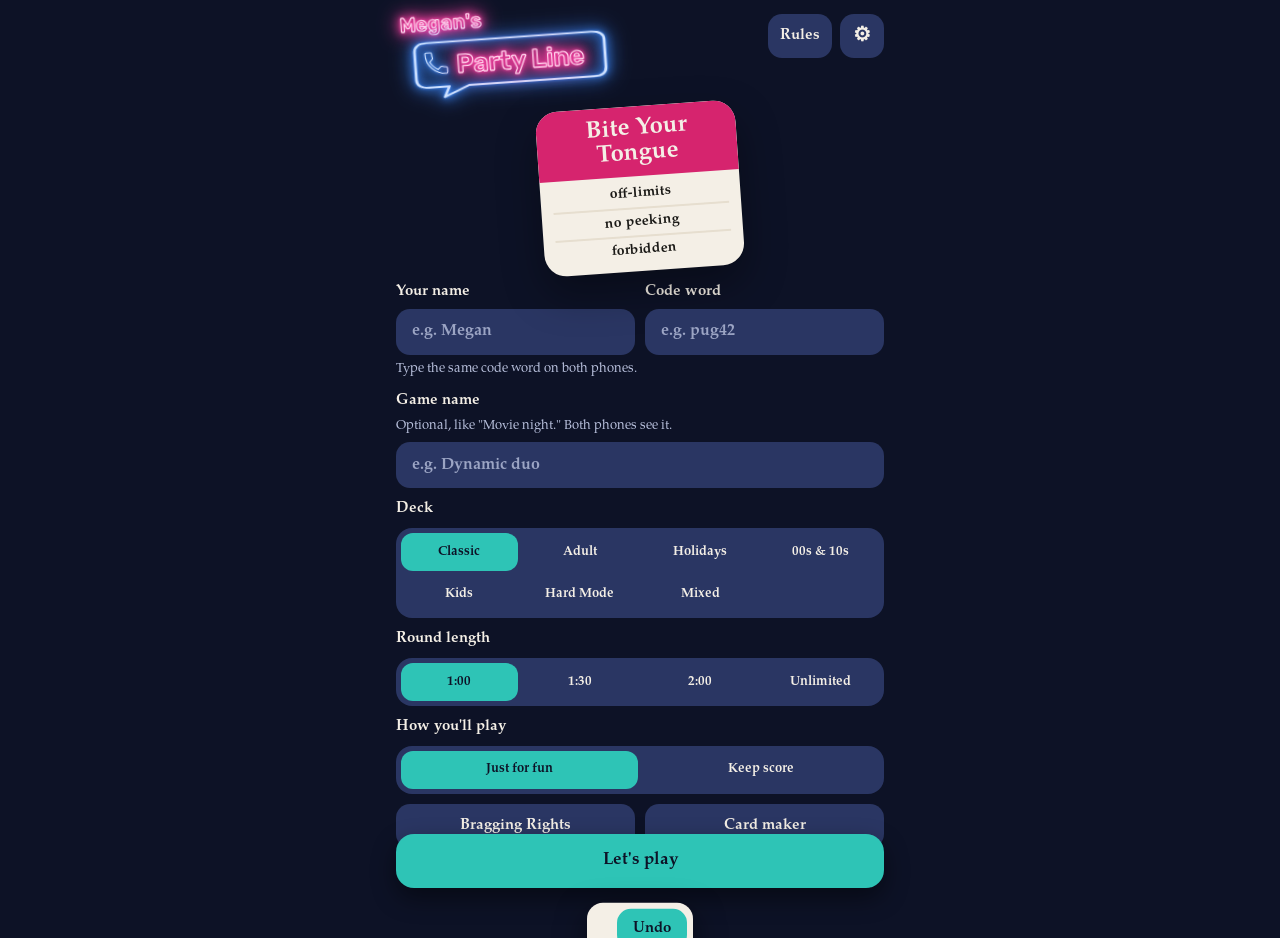
==== commit 815842fa: "v7.6: back swipe works inside the app; Home saves on Let's play with Discard changes; Undo for reset" ====
--- a/index.html
+++ b/index.html
@@ -6,7 +6,7 @@
 <meta name="theme-color" content="#0D1226">
 <title>Megan's Party Line</title>
 <link rel="manifest" href="manifest.webmanifest"><link rel="apple-touch-icon" href="icon-192.png"><meta name="apple-mobile-web-app-capable" content="yes"><meta name="apple-mobile-web-app-title" content="Party Line">
-<link rel="stylesheet" href="styles.css?v=20261126-1333">
+<link rel="stylesheet" href="styles.css?v=20261126-1412">
 </head>
 <body>
 <div class="app">
@@ -36,6 +36,7 @@
   </div>
   <div class="row"><button class="ghost" id="to-brag">Bragging Rights</button><button class="ghost" id="to-maker">Card maker</button></div>
   <div style="flex:1"></div>
+  <p class="note dirty" id="home-dirty" hidden>Changes save when you tap Let's play. <button class="link" id="home-discard">Discard changes</button></p>
   <button class="primary" id="setup-go">Let's play</button>
   <button class="ghost" id="setup-cancel" hidden>Cancel new game</button>
   <div data-backup><button class="ghost" id="setup-bk">Restore from a backup code</button>
@@ -163,6 +164,7 @@
 <div class="count" id="count"><div id="count-n">3</div></div>
 <div class="paused" id="paused"><h1>Paused</h1><p class="sub" id="paused-t"></p><button class="primary" id="resume" style="min-width:220px">Resume</button></div>
 <div class="toast" id="toast" role="status"></div>
+<div class="undo" id="undo" role="status"><span id="undo-t"></span><button id="undo-b">Undo</button></div>
 <div class="splash" id="splash" role="dialog" aria-modal="true" aria-labelledby="sp-name">
   <div class="sp-card"><div class="band"><div class="w" id="sp-name">Mom</div></div>
     <div class="sp-body"><p class="sp-line" id="sp-line">is giving clues</p><div class="sp-timer" id="sp-timer">1:00</div>
@@ -208,6 +210,6 @@
   <div class="row"><button class="ghost" data-close>Close</button></div>
 </div></div>
 
-<script src="app.js?v=20261126-1333"></script>
+<script src="app.js?v=20261126-1412"></script>
 </body>
 </html>
--- a/styles.css
+++ b/styles.css
@@ -277,3 +277,7 @@
 .minor button{white-space:nowrap;padding:0 2px;font-size:14px}
 .seg button{white-space:nowrap}
 @media (max-width:345px){.minor button{font-size:12.5px}#s-setup .seg[data-field=deck]{grid-template-columns:repeat(3,minmax(0,1fr))}}
+.dirty{text-align:center;margin:0}
+.undo{position:fixed;left:50%;bottom:calc(18px + env(safe-area-inset-bottom));transform:translate(-50%,140%);z-index:57;display:flex;align-items:center;gap:14px;
+ background:var(--card);color:var(--cink);border-radius:16px;padding:6px 6px 6px 16px;box-shadow:0 10px 30px rgba(0,0,0,.5);transition:transform .2s;max-width:calc(100% - 32px);font-weight:700}
+.undo.on{transform:translate(-50%,0)}.undo button{background:var(--sel);color:var(--selink);min-height:40px;padding:0 16px;font-weight:800}
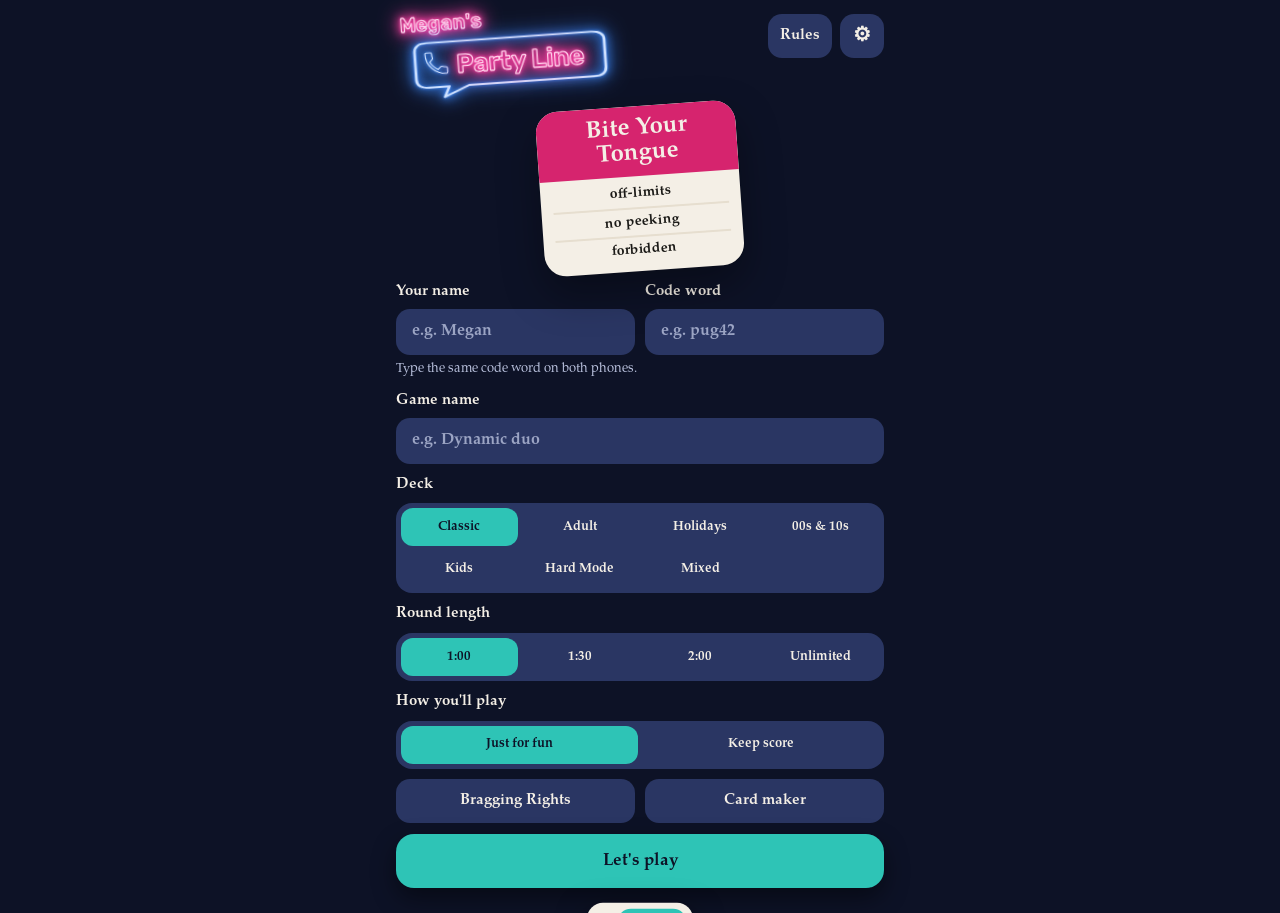
==== commit 56257de6: "Remove the note under Game name Co-Authored-By: Claude Opus 5.5 <noreply@anthropic.com> Claude-Sessi" ====
--- a/index.html
+++ b/index.html
@@ -6,7 +6,7 @@
 <meta name="theme-color" content="#0D1226">
 <title>Megan's Party Line</title>
 <link rel="manifest" href="manifest.webmanifest"><link rel="apple-touch-icon" href="icon-192.png"><meta name="apple-mobile-web-app-capable" content="yes"><meta name="apple-mobile-web-app-title" content="Party Line">
-<link rel="stylesheet" href="styles.css?v=20261126-1412">
+<link rel="stylesheet" href="styles.css?v=20261126-1807">
 </head>
 <body>
 <div class="app">
@@ -21,7 +21,7 @@
   <div class="pair"><label class="f">Your name<input type="text" id="setup-name" maxlength="16" autocomplete="off" placeholder="e.g. Megan"></label>
   <label class="f">Code word<span class="codebox"><input type="text" id="setup-code" maxlength="30" autocomplete="off" autocapitalize="off" spellcheck="false" placeholder="e.g. pug42"><span class="badge" id="setup-badge" aria-live="polite"></span></span></label></div>
   <p class="note" id="code-note">Type the same code word on both phones.</p>
-  <label class="f">Game name <small>Optional, like "Movie night." Both phones see it.</small><input type="text" id="setup-gname" maxlength="24" autocomplete="off" placeholder="e.g. Dynamic duo"></label>
+  <label class="f">Game name<input type="text" id="setup-gname" maxlength="24" autocomplete="off" placeholder="e.g. Dynamic duo"></label>
   <div class="group" id="sg-group" hidden><b>Saved game</b>
     <button class="switch" id="to-games"><span id="sg-name">Game with your partner</span><span class="sw-r"><span id="sg-badge" class="badge"></span><span aria-hidden="true">▾</span></span></button></div>
   <div class="group"><b>Deck</b><div class="seg" data-field="deck" data-scope="setup"></div></div>
@@ -210,6 +210,6 @@
   <div class="row"><button class="ghost" data-close>Close</button></div>
 </div></div>
 
-<script src="app.js?v=20261126-1412"></script>
+<script src="app.js?v=20261126-1807"></script>
 </body>
 </html>
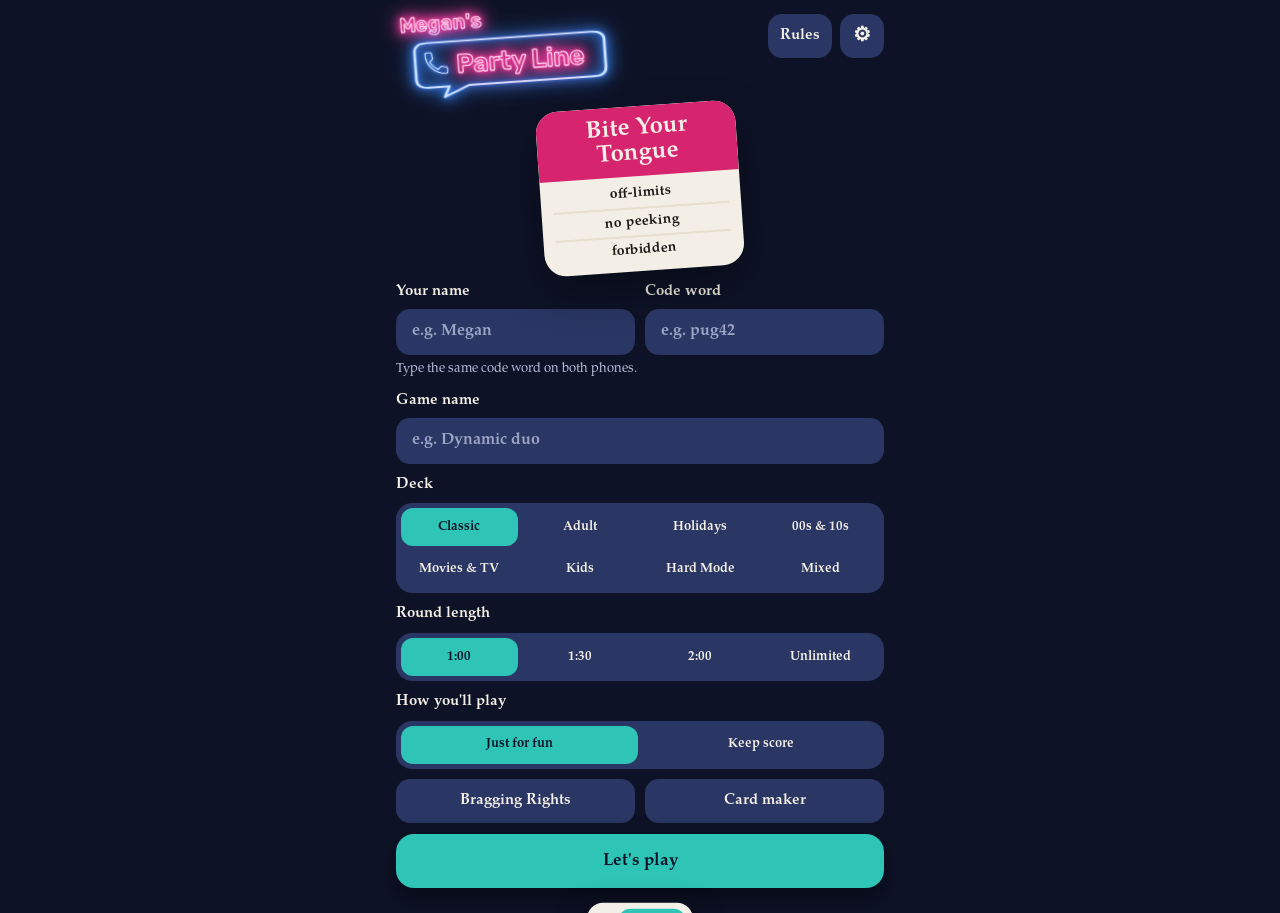
==== commit 36404c2a: "v7.7: Movies & TV deck (154 cards, 1995 and later) Co-Authored-By: Claude Opus 5.5 <noreply@anthropi" ====
--- a/index.html
+++ b/index.html
@@ -6,7 +6,7 @@
 <meta name="theme-color" content="#0D1226">
 <title>Megan's Party Line</title>
 <link rel="manifest" href="manifest.webmanifest"><link rel="apple-touch-icon" href="icon-192.png"><meta name="apple-mobile-web-app-capable" content="yes"><meta name="apple-mobile-web-app-title" content="Party Line">
-<link rel="stylesheet" href="styles.css?v=20261126-1807">
+<link rel="stylesheet" href="styles.css?v=20261126-1842">
 </head>
 <body>
 <div class="app">
@@ -210,6 +210,6 @@
   <div class="row"><button class="ghost" data-close>Close</button></div>
 </div></div>
 
-<script src="app.js?v=20261126-1807"></script>
+<script src="app.js?v=20261126-1842"></script>
 </body>
 </html>
--- a/styles.css
+++ b/styles.css
@@ -281,3 +281,4 @@
 .undo{position:fixed;left:50%;bottom:calc(18px + env(safe-area-inset-bottom));transform:translate(-50%,140%);z-index:57;display:flex;align-items:center;gap:14px;
  background:var(--card);color:var(--cink);border-radius:16px;padding:6px 6px 6px 16px;box-shadow:0 10px 30px rgba(0,0,0,.5);transition:transform .2s;max-width:calc(100% - 32px);font-weight:700}
 .undo.on{transform:translate(-50%,0)}.undo button{background:var(--sel);color:var(--selink);min-height:40px;padding:0 16px;font-weight:800}
+@media (max-width:385px) and (min-width:346px){#s-setup .seg[data-field=deck] button{font-size:12px;padding:0 1px;letter-spacing:-.1px}}
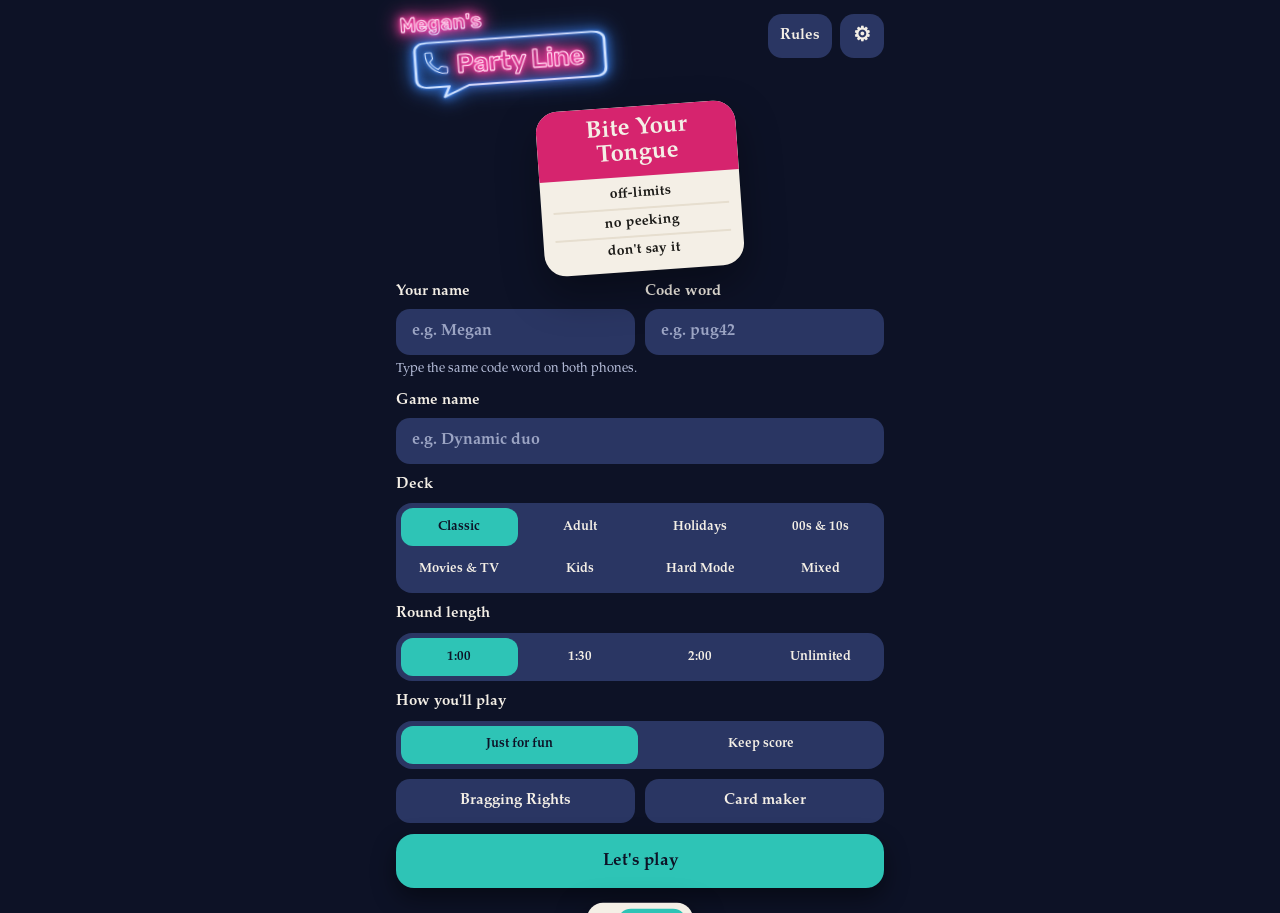
==== commit 87384755: "v7.8: remove Cancel new game and Discard changes; Movies & TV shows and characters can go to differe" ====
--- a/index.html
+++ b/index.html
@@ -6,7 +6,7 @@
 <meta name="theme-color" content="#0D1226">
 <title>Megan's Party Line</title>
 <link rel="manifest" href="manifest.webmanifest"><link rel="apple-touch-icon" href="icon-192.png"><meta name="apple-mobile-web-app-capable" content="yes"><meta name="apple-mobile-web-app-title" content="Party Line">
-<link rel="stylesheet" href="styles.css?v=20261126-1842">
+<link rel="stylesheet" href="styles.css?v=20261126-2041">
 </head>
 <body>
 <div class="app">
@@ -16,7 +16,7 @@
   <div class="top"><h1 id="setup-title"><button class="ttl logo" id="logo" aria-label="Megan's Party Line. Tap to refresh."><span class="t t1" aria-hidden="true">Megan's</span><svg class="bub" preserveAspectRatio="none" viewBox="0 0 160 70" aria-hidden="true"><path d="M14 4 H146 Q156 4 156 14 V46 Q156 56 146 56 H46 L26 68 L30 56 H14 Q4 56 4 46 V14 Q4 4 14 4 Z"/></svg><svg class="ph" viewBox="2 2 20 20" aria-hidden="true"><path d="M6.62 10.79c1.44 2.83 3.76 5.14 6.59 6.59l2.2-2.2c.27-.27.67-.36 1.02-.24 1.12.37 2.33.57 3.57.57.55 0 1 .45 1 1V20c0 .55-.45 1-1 1-9.39 0-17-7.61-17-17 0-.55.45-1 1-1h3.5c.55 0 1 .45 1 1 0 1.25.2 2.45.57 3.57.11.35.03.74-.25 1.02l-2.2 2.2z"/></svg><span class="t t2" aria-hidden="true">Party Line</span></button></h1><div class="tools"><button class="ghost icon" data-open="rules">Rules</button><button class="ghost icon gear" id="setup-set" aria-label="Settings">⚙︎</button></div></div>
   <div class="hero">
     <div class="card mini" aria-hidden="true"><div class="band"><div class="w">Bite Your Tongue</div></div>
-      <ul class="list"><li>off-limits</li><li>no peeking</li><li>forbidden</li></ul></div>
+      <ul class="list"><li>off-limits</li><li>no peeking</li><li>don't say it</li></ul></div>
   </div>
   <div class="pair"><label class="f">Your name<input type="text" id="setup-name" maxlength="16" autocomplete="off" placeholder="e.g. Megan"></label>
   <label class="f">Code word<span class="codebox"><input type="text" id="setup-code" maxlength="30" autocomplete="off" autocapitalize="off" spellcheck="false" placeholder="e.g. pug42"><span class="badge" id="setup-badge" aria-live="polite"></span></span></label></div>
@@ -36,9 +36,8 @@
   </div>
   <div class="row"><button class="ghost" id="to-brag">Bragging Rights</button><button class="ghost" id="to-maker">Card maker</button></div>
   <div style="flex:1"></div>
-  <p class="note dirty" id="home-dirty" hidden>Changes save when you tap Let's play. <button class="link" id="home-discard">Discard changes</button></p>
+  <p class="note dirty" id="home-dirty" hidden>Changes save when you tap Let's play.</p>
   <button class="primary" id="setup-go">Let's play</button>
-  <button class="ghost" id="setup-cancel" hidden>Cancel new game</button>
   <div data-backup><button class="ghost" id="setup-bk">Restore from a backup code</button>
   <textarea id="setup-bk-text" hidden aria-label="Backup code" spellcheck="false" placeholder="Paste your backup code here"></textarea>
   <button class="primary" id="setup-bk-go" hidden>Restore</button></div>
@@ -56,7 +55,7 @@
   <div class="match" id="h-match" hidden></div>
   <div class="hero" id="h-hero">
     <div class="card mini" aria-hidden="true"><div class="band"><div class="w">Bite Your Tongue</div></div>
-      <ul class="list"><li>off-limits</li><li>no peeking</li><li>forbidden</li></ul></div>
+      <ul class="list"><li>off-limits</li><li>no peeking</li><li>don't say it</li></ul></div>
   </div>
   <div style="flex:1"></div>
   <button class="primary" id="start" disabled>Loading cards…</button>
@@ -210,6 +209,6 @@
   <div class="row"><button class="ghost" data-close>Close</button></div>
 </div></div>
 
-<script src="app.js?v=20261126-1842"></script>
+<script src="app.js?v=20261126-2041"></script>
 </body>
 </html>
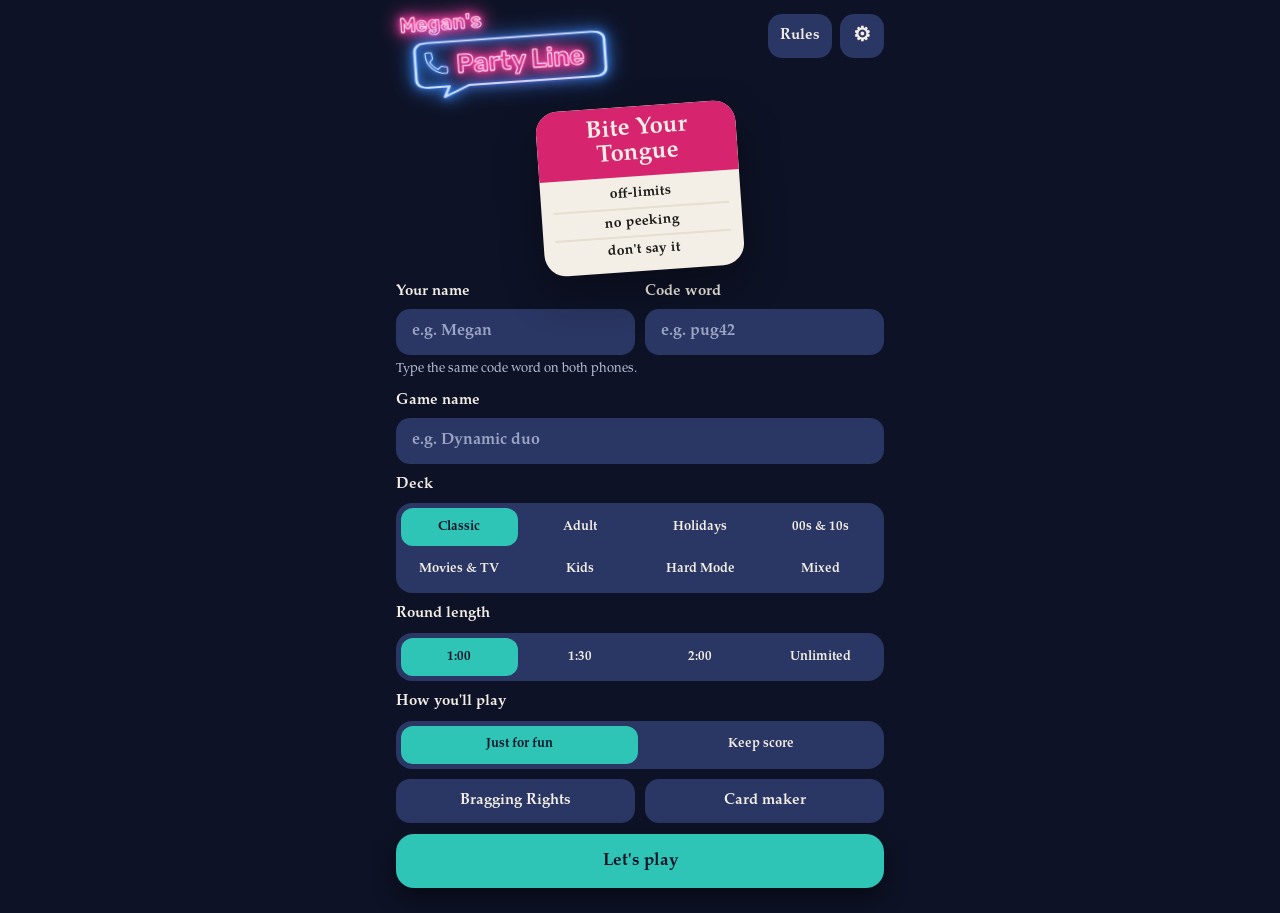
==== commit 934ec87f: "v7.9: Undo appears beside Let's play (or in place of Reset in Settings) only when there's something " ====
--- a/index.html
+++ b/index.html
@@ -6,7 +6,7 @@
 <meta name="theme-color" content="#0D1226">
 <title>Megan's Party Line</title>
 <link rel="manifest" href="manifest.webmanifest"><link rel="apple-touch-icon" href="icon-192.png"><meta name="apple-mobile-web-app-capable" content="yes"><meta name="apple-mobile-web-app-title" content="Party Line">
-<link rel="stylesheet" href="styles.css?v=20261126-2041">
+<link rel="stylesheet" href="styles.css?v=20261127-1413">
 </head>
 <body>
 <div class="app">
@@ -37,7 +37,7 @@
   <div class="row"><button class="ghost" id="to-brag">Bragging Rights</button><button class="ghost" id="to-maker">Card maker</button></div>
   <div style="flex:1"></div>
   <p class="note dirty" id="home-dirty" hidden>Changes save when you tap Let's play.</p>
-  <button class="primary" id="setup-go">Let's play</button>
+  <div class="go-row"><button class="primary" id="setup-go">Let's play</button><button class="ghost" id="home-undo" hidden>Undo</button></div>
   <div data-backup><button class="ghost" id="setup-bk">Restore from a backup code</button>
   <textarea id="setup-bk-text" hidden aria-label="Backup code" spellcheck="false" placeholder="Paste your backup code here"></textarea>
   <button class="primary" id="setup-bk-go" hidden>Restore</button></div>
@@ -103,7 +103,7 @@
   <div class="group"><b>Player</b><div class="seg" data-field="player" data-scope="game"></div>
     <p class="note">Set automatically. Only change it if your phones can't connect.</p></div>
   <div class="group"><b>Cards you've played</b><p class="note" id="set-seen"></p>
-    <button class="danger" id="reset-seen">Reset played cards</button></div>
+    <button class="danger" id="reset-seen">Reset played cards</button><button class="primary" id="reset-undo" hidden>Undo reset</button></div>
   <button class="danger" id="del-game">Delete this game</button>
   </div>
 
@@ -163,7 +163,7 @@
 <div class="count" id="count"><div id="count-n">3</div></div>
 <div class="paused" id="paused"><h1>Paused</h1><p class="sub" id="paused-t"></p><button class="primary" id="resume" style="min-width:220px">Resume</button></div>
 <div class="toast" id="toast" role="status"></div>
-<div class="undo" id="undo" role="status"><span id="undo-t"></span><button id="undo-b">Undo</button></div>
+
 <div class="splash" id="splash" role="dialog" aria-modal="true" aria-labelledby="sp-name">
   <div class="sp-card"><div class="band"><div class="w" id="sp-name">Mom</div></div>
     <div class="sp-body"><p class="sp-line" id="sp-line">is giving clues</p><div class="sp-timer" id="sp-timer">1:00</div>
@@ -209,6 +209,6 @@
   <div class="row"><button class="ghost" data-close>Close</button></div>
 </div></div>
 
-<script src="app.js?v=20261126-2041"></script>
+<script src="app.js?v=20261127-1413"></script>
 </body>
 </html>
--- a/styles.css
+++ b/styles.css
@@ -243,7 +243,9 @@
 #m-gsum .stats{margin:12px 0 0}#m-gsum .stats div{background:var(--line);color:var(--cink)}#m-gsum .stats small{color:var(--muted)}
 #m-gsum .danger{flex:0 0 auto;width:auto}
 @media (max-width:350px){h2.grow{font-size:18px}}
-#setup-go{position:sticky;bottom:12px;z-index:5;box-shadow:0 10px 24px rgba(0,0,0,.45)}
+/* Let's play fills its row; Undo slides in beside it only right after something you can take back */
+.go-row{position:sticky;bottom:12px;z-index:5;display:flex;gap:8px}.go-row #setup-go{flex:1;box-shadow:0 10px 24px rgba(0,0,0,.45)}
+#home-undo{flex:0 0 auto;min-width:96px;min-height:54px;border-radius:18px;background:var(--card);color:var(--cink);font-weight:800;box-shadow:0 10px 24px rgba(0,0,0,.45)}
 h2.grow{font-size:19px}
 input.locked{background:var(--bg2);color:var(--soft)}
 #to-games{font-weight:800}
